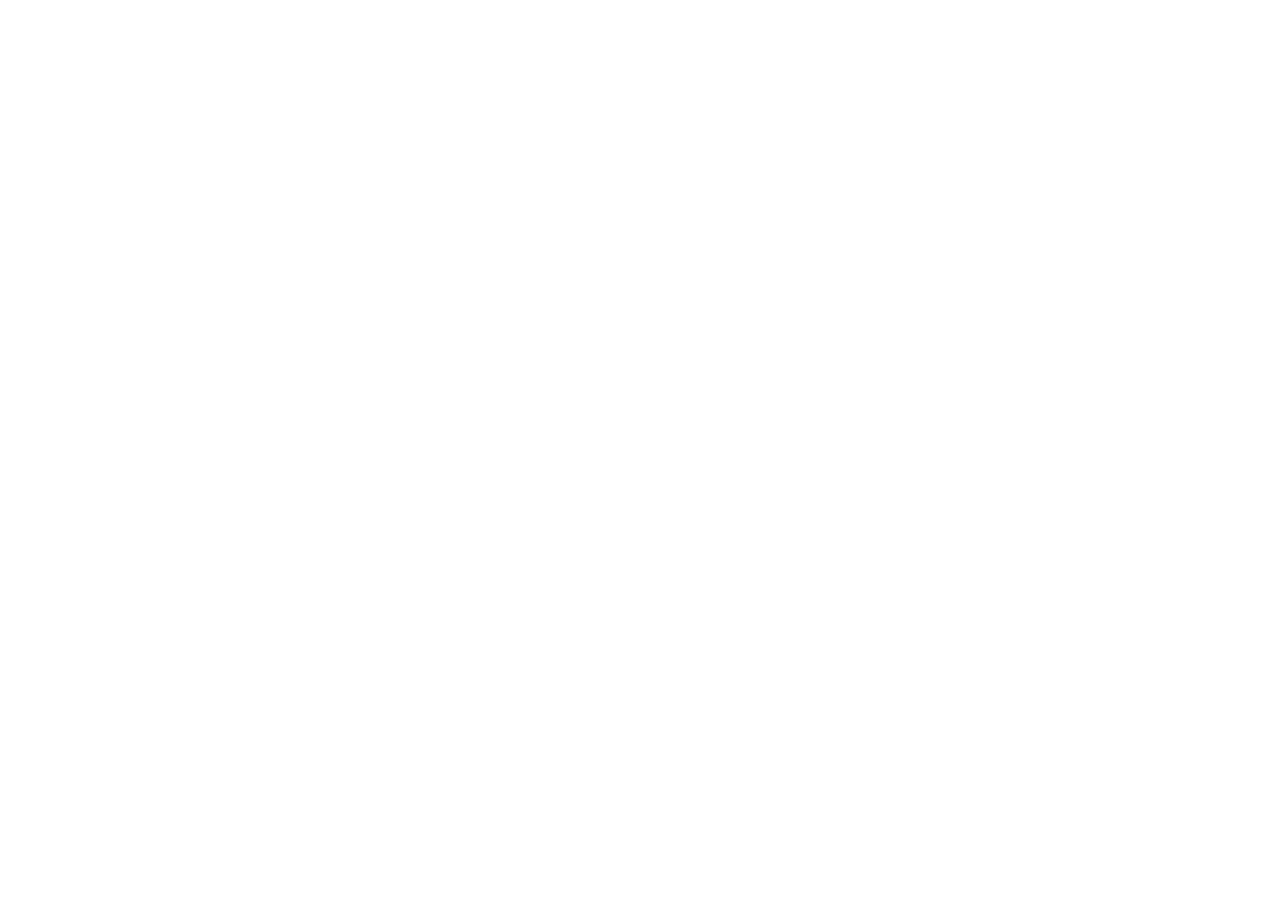
==== about us.html @ 3b5359d1 "Se añaden archivos Index y Setup completos" ====
<!DOCTYPE html>
<html lang="en">
<head>
    <meta charset="UTF-8">
    <meta name="viewport" content="width=device-width, initial-scale=1.0">
    <title>Document</title>
</head>
<body>
    
</body>
</html>
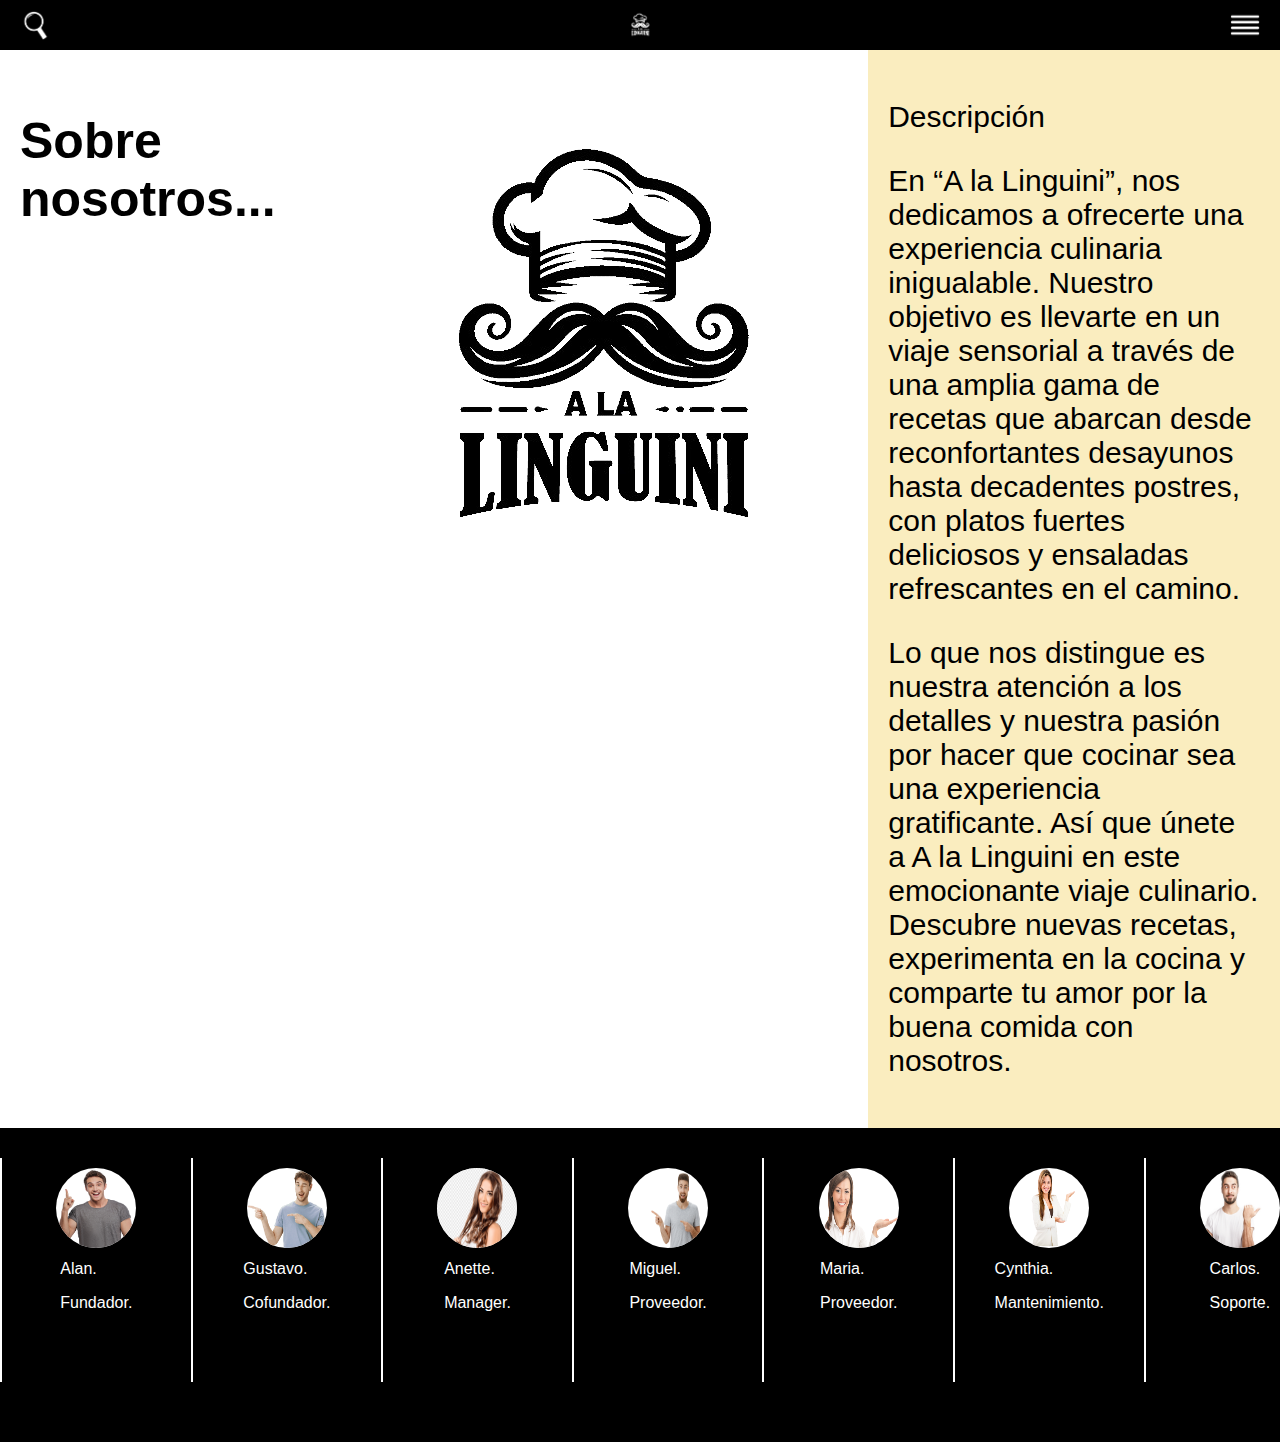
==== commit 17201ed8: "Agrega AboutUs,PlatoF,Saludable,Snacks,pictures,css" ====
--- a/about us.html
+++ b/about us.html
@@ -3,9 +3,75 @@
 <head>
     <meta charset="UTF-8">
     <meta name="viewport" content="width=device-width, initial-scale=1.0">
-    <title>Document</title>
+    <title>About Us</title>
+    <link rel="stylesheet" href="css/aboutus.css">
 </head>
 <body>
-    
+    <div class="navbar">
+        <img src="Pictures/Buscar.png" alt="Buscar">
+        <img src="Pictures/Logo A la Linguini - Dark.png" alt="Logo">
+        <img src="Pictures/Menu.png" alt="Menú">
+    </div>
+    <div class="main-content">
+        <h2 class="about-title">Sobre nosotros...</h2>
+        <div class="about-section">
+            <img src="Pictures/Logo A la Linguini - White.png" alt="Logo">
+        </div>
+        <div class="description">
+            <p class="description-heading">Descripción</p>
+            <p>
+                En “A la Linguini”, nos dedicamos a ofrecerte una experiencia culinaria inigualable. Nuestro objetivo es 
+                llevarte en un viaje sensorial a través de una amplia gama de recetas que abarcan desde
+                reconfortantes desayunos hasta decadentes postres, con platos fuertes deliciosos y ensaladas
+                refrescantes en el camino.
+            </p>
+            <p>
+                Lo que nos distingue es nuestra atención a los 
+                detalles y nuestra pasión por hacer que cocinar sea una experiencia gratificante. Así que únete a A la 
+                Linguini en este emocionante viaje culinario. Descubre nuevas recetas, experimenta en la cocina y comparte 
+                tu amor por la buena comida con nosotros.
+            </p>
+        </div>
+    </div>
+    <div class="footer">
+        <div class="black-box">
+            <div class="line"></div>
+            <div class="circle">
+                <img src="Pictures/Alan.png" alt="Imagen 1">
+                <div class="text"><p>Alan.</p><p>Fundador.</p></div>
+                
+            </div>
+            <div class="line"></div>
+            <div class="circle">
+                <img src="Pictures/Gustavo.png" alt="Imagen 2">
+                <div class="text"><p>Gustavo.</p><p>Cofundador.</p></div>
+            </div>
+            <div class="line"></div>
+            <div class="circle">
+                <img src="Pictures/Anette.png" alt="Imagen 3">
+                <div class="text"><p>Anette.</p><p>Manager.</p></div>
+            </div>
+            <div class="line"></div>
+            <div class="circle">
+                <img src="Pictures/Miguel.png" alt="Imagen 4">
+                <div class="text"><p>Miguel.</p><p>Proveedor.</p></div>
+            </div>
+            <div class="line"></div>
+            <div class="circle">
+                <img src="Pictures/Maria.png" alt="Imagen 5">
+                <div class="text"><p>Maria.</p><p>Proveedor.</p></div>
+            </div>
+            <div class="line"></div>
+            <div class="circle">
+                <img src="Pictures/Cynthia.png" alt="Imagen 6">
+                <div class="text"><p>Cynthia.</p><p>Mantenimiento.</p></div>
+            </div>
+            <div class="line"></div>
+            <div class="circle">
+                <img src="Pictures/Carlos.png" alt="Imagen 7">
+                <div class="text"><p>Carlos.</p><p>Soporte.</p></div>
+            </div>
+        </div>
+    </div>
 </body>
 </html>--- a/css/aboutus.css
+++ b/css/aboutus.css
@@ -0,0 +1,96 @@
+/* Estilos CSS */
+body {
+    margin: 0;
+    font-family: Arial, sans-serif;
+}
+.navbar {
+    background-color: black;
+    color: white;
+    display: flex;
+    justify-content: space-between;
+    align-items: center;
+    padding: 10px 20px;
+}
+.navbar img {
+    height: 30px;
+}
+.main-content {
+    display: flex;
+    justify-content: space-between;
+    align-items: flex-start;
+    padding: 20px;
+}
+.about-title {
+    font-family: 'Merge One', sans-serif;
+    font-size: 50px;
+}
+.about-section {
+    display: flex;
+    justify-content: space-between;
+    align-items: center;
+    padding: 20px;
+}
+.description {
+    width: 40%;
+    background-color: #FAEDBF;
+    padding: 20px;
+    margin-right: -20px;
+    margin-top: -20px;
+    z-index: 1;
+}
+
+.description-heading {
+    font-size: 64px;
+}
+
+.description p {
+    font-size: 30px;
+}
+
+.footer {
+    background-color: black;
+    padding: 20px 0;
+}
+
+.black-box {
+    width: 100%;
+    height: 224px;
+    background-color: black;
+    position: relative;
+    top: -40px;
+    display: flex;
+    justify-content: space-between;
+    padding-top: 30px; /* Separación de las líneas del borde superior */
+}
+
+.line {
+    width: 2px;
+    height: 100%;
+    background-color: white;
+}
+
+.circle {
+    width: 80px; /* Cambia este valor según sea necesario */
+    height: 80px; /* Cambia este valor según sea necesario */
+    background-color: white;
+    border-radius: 50%; /* Hace que el div sea un círculo */
+    display: flex;
+    justify-content: center;
+    align-items: center;
+    margin-top: 10px; /* Espacio entre cada círculo */
+    position: relative;
+}
+
+.text {
+    position: absolute;
+    bottom: -80px;
+    left: 50%;
+    transform: translateX(-50%);
+    color: white;
+}
+
+.circle img {
+    width: 100%;
+    height: 100%;
+    border-radius: 50%;
+}
